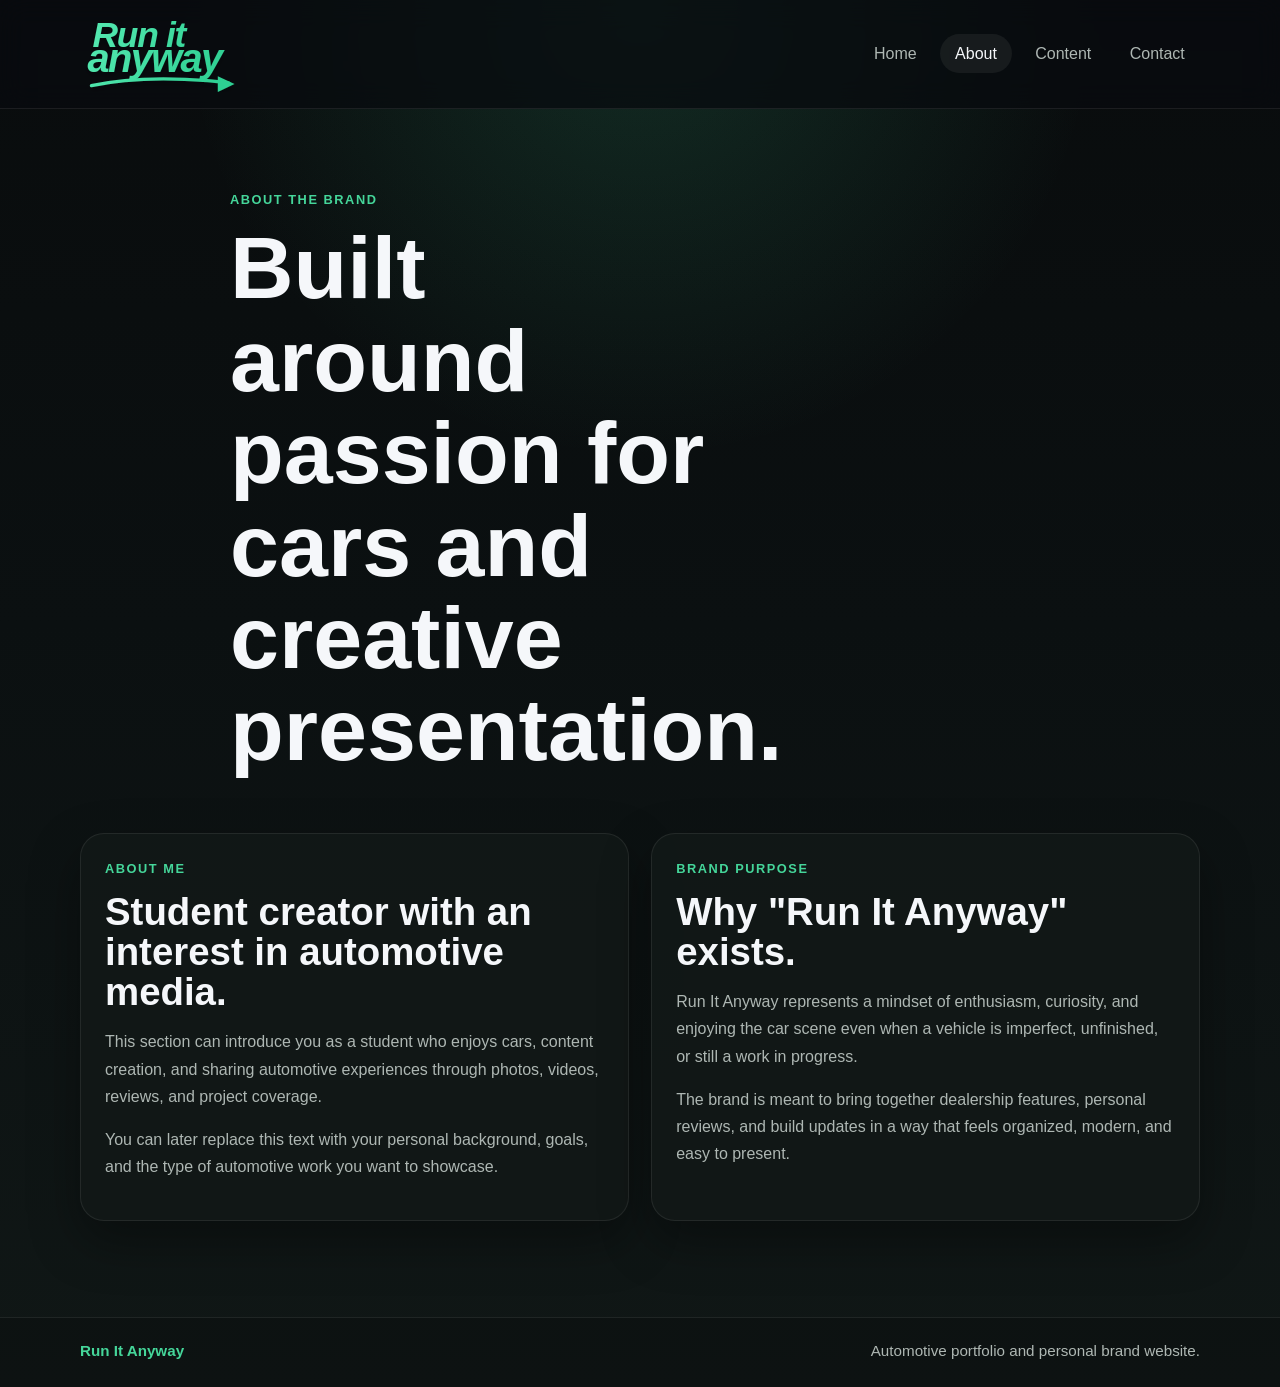
==== about.html @ 6034d90d "Add files via upload" ====
<!DOCTYPE html>
<html lang="en">
<head>
  <meta charset="UTF-8">
  <meta name="viewport" content="width=device-width, initial-scale=1.0">
  <title>Run It Anyway | About</title>
  <link rel="stylesheet" href="styles.css">
</head>
<body>
  <header class="site-header">
    <div class="container nav-wrap">
      <a class="brand" href="index.html" aria-label="Run It Anyway home">
        <img src="logo.svg" alt="Run It Anyway logo">
      </a>
      <nav class="site-nav" aria-label="Main navigation">
        <a class="nav-link" href="index.html">Home</a>
        <a class="nav-link active" href="about.html">About</a>
        <a class="nav-link" href="content.html">Content</a>
        <a class="nav-link" href="contact.html">Contact</a>
      </nav>
    </div>
  </header>

  <main class="page-main">
    <section class="page-hero">
      <div class="container narrow">
        <p class="eyebrow">About The Brand</p>
        <h1>Built around passion for cars and creative presentation.</h1>
      </div>
    </section>

    <section class="content-section">
      <div class="container two-column">
        <article class="panel">
          <p class="eyebrow">About Me</p>
          <h2>Student creator with an interest in automotive media.</h2>
          <p>
            This section can introduce you as a student who enjoys cars, content creation,
            and sharing automotive experiences through photos, videos, reviews, and project coverage.
          </p>
          <p>
            You can later replace this text with your personal background, goals, and the type
            of automotive work you want to showcase.
          </p>
        </article>

        <article class="panel">
          <p class="eyebrow">Brand Purpose</p>
          <h2>Why "Run It Anyway" exists.</h2>
          <p>
            Run It Anyway represents a mindset of enthusiasm, curiosity, and enjoying the car
            scene even when a vehicle is imperfect, unfinished, or still a work in progress.
          </p>
          <p>
            The brand is meant to bring together dealership features, personal reviews, and build
            updates in a way that feels organized, modern, and easy to present.
          </p>
        </article>
      </div>
    </section>
  </main>

  <footer class="site-footer">
    <div class="container footer-wrap">
      <p class="footer-brand">Run It Anyway</p>
      <p>Automotive portfolio and personal brand website.</p>
    </div>
  </footer>
</body>
</html>
---- styles.css ----
:root {
  --bg: #090c0d;
  --bg-alt: #111716;
  --panel: rgba(18, 24, 23, 0.92);
  --panel-strong: #131a19;
  --border: rgba(255, 255, 255, 0.08);
  --text: #f5f7fa;
  --muted: #aeb7b3;
  --accent: #45d69a;
  --accent-strong: #2ab57d;
  --accent-soft: rgba(69, 214, 154, 0.16);
  --shadow: 0 20px 50px rgba(0, 0, 0, 0.35);
  --radius-lg: 24px;
  --radius-md: 18px;
  --radius-sm: 12px;
  --max-width: 1120px;
}

*,
*::before,
*::after {
  box-sizing: border-box;
}

html {
  scroll-behavior: smooth;
}

body {
  margin: 0;
  font-family: "Segoe UI", Tahoma, Geneva, Verdana, sans-serif;
  background:
    radial-gradient(circle at top, rgba(69, 214, 154, 0.16), transparent 30%),
    linear-gradient(180deg, #090c0d 0%, #0b1011 45%, #101716 100%);
  color: var(--text);
  min-height: 100vh;
}

a {
  color: inherit;
  text-decoration: none;
}

img {
  max-width: 100%;
  display: block;
}

.container {
  width: min(calc(100% - 2rem), var(--max-width));
  margin: 0 auto;
}

.narrow {
  width: min(calc(100% - 2rem), 820px);
}

.site-header {
  position: sticky;
  top: 0;
  z-index: 10;
  backdrop-filter: blur(14px);
  background: rgba(9, 11, 15, 0.76);
  border-bottom: 1px solid var(--border);
}

.nav-wrap {
  display: flex;
  align-items: center;
  justify-content: space-between;
  gap: 1rem;
  padding: 1rem 0;
}

.brand {
  display: inline-flex;
  align-items: center;
}

.brand img {
  width: 164px;
  height: auto;
  display: block;
}

.site-nav {
  display: flex;
  flex-wrap: wrap;
  gap: 0.5rem;
}

.nav-link {
  padding: 0.65rem 0.95rem;
  border-radius: 999px;
  color: var(--muted);
  transition: background-color 0.2s ease, color 0.2s ease;
}

.nav-link:hover,
.nav-link:focus-visible,
.nav-link.active {
  color: var(--text);
  background: rgba(255, 255, 255, 0.06);
}

.hero,
.page-hero {
  padding: 5rem 0 2.5rem;
}

.hero-grid {
  display: grid;
  grid-template-columns: 1.2fr 0.95fr;
  gap: 2rem;
  align-items: center;
}

.hero-copy {
  display: flex;
  flex-direction: column;
  justify-content: center;
  min-height: 100%;
  padding-top: 1.25rem;
}

.eyebrow {
  margin: 0 0 0.75rem;
  color: var(--accent);
  letter-spacing: 0.12em;
  text-transform: uppercase;
  font-size: 0.8rem;
  font-weight: 700;
}

h1,
h2,
h3 {
  margin: 0;
  font-family: "Trebuchet MS", "Segoe UI", sans-serif;
  line-height: 1.05;
}

h1 {
  font-size: clamp(2.8rem, 7vw, 5.5rem);
  max-width: 10ch;
}

h2 {
  font-size: clamp(1.8rem, 3vw, 2.6rem);
}

h3 {
  font-size: 1.35rem;
  margin-bottom: 0.8rem;
}

p {
  color: var(--muted);
  line-height: 1.7;
  font-size: 1rem;
}

.lead {
  max-width: 62ch;
  margin: 1.1rem 0 0;
  font-size: 1.08rem;
}

.hero-logo-wrap {
  margin: 1.35rem 0 0.5rem;
}

.hero-logo {
  width: min(400px, 78vw);
  height: auto;
  filter: drop-shadow(0 18px 24px rgba(0, 0, 0, 0.3));
}

.hero-actions {
  display: flex;
  flex-wrap: wrap;
  gap: 0.85rem;
  margin-top: 1.8rem;
}

.button {
  display: inline-flex;
  align-items: center;
  justify-content: center;
  min-width: 150px;
  padding: 0.9rem 1.35rem;
  border-radius: 999px;
  font-weight: 700;
  transition: transform 0.2s ease, background-color 0.2s ease, border-color 0.2s ease;
}

.button:hover,
.button:focus-visible {
  transform: translateY(-2px);
}

.button-primary {
  background: var(--accent);
  color: #120d09;
}

.button-secondary {
  border: 1px solid var(--border);
  background: rgba(255, 255, 255, 0.03);
  color: var(--text);
}

.feature-panel,
.panel,
.info-card,
.content-card {
  background: var(--panel);
  border: 1px solid var(--border);
  border-radius: var(--radius-lg);
  box-shadow: var(--shadow);
}

.feature-panel {
  overflow: hidden;
}

.media-placeholder,
.content-card-media {
  display: grid;
  place-items: center;
  min-height: 260px;
  padding: 1rem;
  background:
    linear-gradient(135deg, rgba(69, 214, 154, 0.24), rgba(255, 255, 255, 0.02)),
    repeating-linear-gradient(
      135deg,
      rgba(255, 255, 255, 0.05) 0,
      rgba(255, 255, 255, 0.05) 10px,
      rgba(0, 0, 0, 0.05) 10px,
      rgba(0, 0, 0, 0.05) 20px
    );
  color: rgba(255, 255, 255, 0.78);
  font-family: "Trebuchet MS", "Segoe UI", sans-serif;
  text-transform: uppercase;
  letter-spacing: 0.08em;
}

.feature-meta,
.panel,
.content-card-copy,
.info-card {
  padding: 1.5rem;
}

.feature-label {
  margin: 0 0 0.65rem;
  font-size: 0.85rem;
  text-transform: uppercase;
  letter-spacing: 0.1em;
}

.summary-section,
.content-section {
  padding: 1rem 0 5rem;
}

.section-heading {
  display: grid;
  gap: 0.75rem;
  margin-bottom: 1.8rem;
}

.card-grid {
  display: grid;
  grid-template-columns: repeat(3, minmax(0, 1fr));
  gap: 1.25rem;
}

.info-card {
  min-height: 100%;
}

.page-main {
  padding-bottom: 1rem;
}

.two-column {
  display: grid;
  grid-template-columns: repeat(2, minmax(0, 1fr));
  gap: 1.4rem;
}

.stack-layout {
  display: grid;
  gap: 1.4rem;
}

.content-card {
  display: grid;
  grid-template-columns: 320px 1fr;
  overflow: hidden;
}

.link-list {
  list-style: none;
  padding: 0;
  margin: 1.2rem 0 0;
  display: grid;
  gap: 0.8rem;
}

.link-list a {
  display: inline-flex;
  align-items: center;
  min-height: 48px;
  padding: 0.8rem 1rem;
  background: var(--panel-strong);
  border: 1px solid var(--border);
  border-radius: var(--radius-sm);
  transition: border-color 0.2s ease, transform 0.2s ease;
}

.link-list a:hover,
.link-list a:focus-visible {
  border-color: rgba(69, 214, 154, 0.7);
  transform: translateY(-2px);
}

.site-footer {
  border-top: 1px solid var(--border);
  background: rgba(0, 0, 0, 0.2);
}

.footer-wrap {
  display: flex;
  align-items: center;
  justify-content: space-between;
  gap: 1rem;
  padding: 1.2rem 0 1.5rem;
}

.footer-wrap p {
  margin: 0;
  font-size: 0.95rem;
}

.footer-brand {
  color: var(--accent);
  font-weight: 700;
}

@media (max-width: 900px) {
  .hero-grid,
  .content-card,
  .two-column,
  .card-grid {
    grid-template-columns: 1fr;
  }

  .content-card-media {
    min-height: 220px;
  }

  .footer-wrap {
    flex-direction: column;
    align-items: flex-start;
  }
}

@media (max-width: 640px) {
  .hero,
  .page-hero {
    padding-top: 4rem;
  }

  .nav-wrap {
    flex-direction: column;
    align-items: flex-start;
  }

  .brand img {
    width: 138px;
  }

  .site-nav {
    width: 100%;
  }

  .nav-link {
    flex: 1 1 auto;
    text-align: center;
  }

  .feature-meta,
  .panel,
  .content-card-copy,
  .info-card {
    padding: 1.25rem;
  }
}
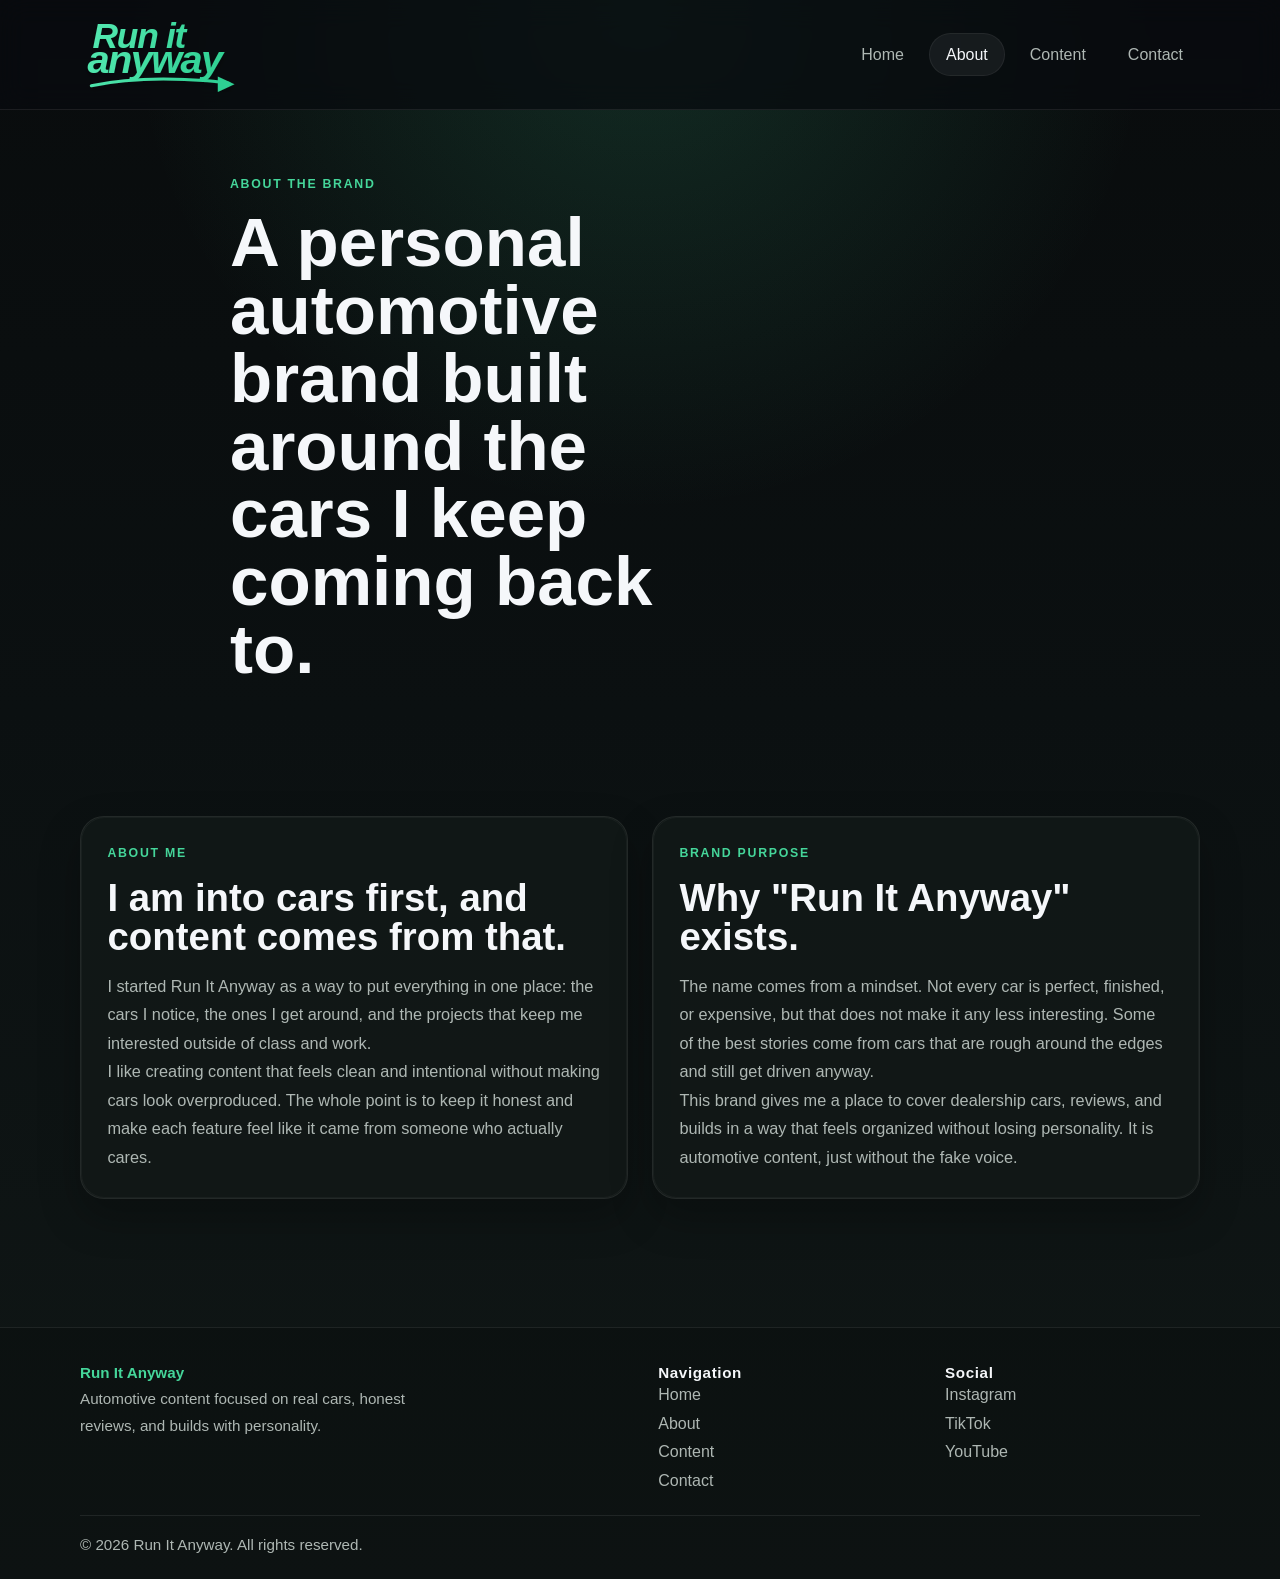
==== commit bad50daf: "Add files via upload" ====
--- a/about.html
+++ b/about.html
@@ -25,7 +25,7 @@
     <section class="page-hero">
       <div class="container narrow">
         <p class="eyebrow">About The Brand</p>
-        <h1>Built around passion for cars and creative presentation.</h1>
+        <h1>A personal automotive brand built around the cars I keep coming back to.</h1>
       </div>
     </section>
 
@@ -33,14 +33,14 @@
       <div class="container two-column">
         <article class="panel">
           <p class="eyebrow">About Me</p>
-          <h2>Student creator with an interest in automotive media.</h2>
+          <h2>I am into cars first, and content comes from that.</h2>
           <p>
-            This section can introduce you as a student who enjoys cars, content creation,
-            and sharing automotive experiences through photos, videos, reviews, and project coverage.
+            I started Run It Anyway as a way to put everything in one place: the cars I notice,
+            the ones I get around, and the projects that keep me interested outside of class and work.
           </p>
           <p>
-            You can later replace this text with your personal background, goals, and the type
-            of automotive work you want to showcase.
+            I like creating content that feels clean and intentional without making cars look overproduced.
+            The whole point is to keep it honest and make each feature feel like it came from someone who actually cares.
           </p>
         </article>
 
@@ -48,12 +48,13 @@
           <p class="eyebrow">Brand Purpose</p>
           <h2>Why "Run It Anyway" exists.</h2>
           <p>
-            Run It Anyway represents a mindset of enthusiasm, curiosity, and enjoying the car
-            scene even when a vehicle is imperfect, unfinished, or still a work in progress.
+            The name comes from a mindset. Not every car is perfect, finished, or expensive,
+            but that does not make it any less interesting. Some of the best stories come from
+            cars that are rough around the edges and still get driven anyway.
           </p>
           <p>
-            The brand is meant to bring together dealership features, personal reviews, and build
-            updates in a way that feels organized, modern, and easy to present.
+            This brand gives me a place to cover dealership cars, reviews, and builds in a way
+            that feels organized without losing personality. It is automotive content, just without the fake voice.
           </p>
         </article>
       </div>
@@ -61,9 +62,36 @@
   </main>
 
   <footer class="site-footer">
-    <div class="container footer-wrap">
-      <p class="footer-brand">Run It Anyway</p>
-      <p>Automotive portfolio and personal brand website.</p>
+    <div class="container footer-shell">
+      <div class="footer-main">
+        <div class="footer-brand-block">
+          <p class="footer-brand">Run It Anyway</p>
+          <p class="footer-description">Automotive content focused on real cars, honest reviews, and builds with personality.</p>
+        </div>
+
+        <div class="footer-links-group">
+          <p class="footer-heading">Navigation</p>
+          <div class="footer-links">
+            <a href="index.html">Home</a>
+            <a href="about.html">About</a>
+            <a href="content.html">Content</a>
+            <a href="contact.html">Contact</a>
+          </div>
+        </div>
+
+        <div class="footer-links-group">
+          <p class="footer-heading">Social</p>
+          <div class="footer-links">
+            <a href="https://www.instagram.com/" target="_blank" rel="noreferrer">Instagram</a>
+            <a href="https://www.tiktok.com/" target="_blank" rel="noreferrer">TikTok</a>
+            <a href="https://www.youtube.com/" target="_blank" rel="noreferrer">YouTube</a>
+          </div>
+        </div>
+      </div>
+
+      <div class="footer-bottom">
+        <p>&copy; 2026 Run It Anyway. All rights reserved.</p>
+      </div>
     </div>
   </footer>
 </body>
--- a/styles.css
+++ b/styles.css
@@ -4,16 +4,21 @@
   --panel: rgba(18, 24, 23, 0.92);
   --panel-strong: #131a19;
   --border: rgba(255, 255, 255, 0.08);
+  --border-soft: rgba(255, 255, 255, 0.04);
   --text: #f5f7fa;
   --muted: #aeb7b3;
   --accent: #45d69a;
   --accent-strong: #2ab57d;
   --accent-soft: rgba(69, 214, 154, 0.16);
-  --shadow: 0 20px 50px rgba(0, 0, 0, 0.35);
+  --shadow: 0 18px 40px rgba(0, 0, 0, 0.26);
+  --shadow-soft: 0 10px 24px rgba(0, 0, 0, 0.18);
   --radius-lg: 24px;
   --radius-md: 18px;
   --radius-sm: 12px;
   --max-width: 1120px;
+  --section-space: 5.5rem;
+  --section-space-tight: 4rem;
+  --panel-padding: 1.65rem;
 }
 
 *,
@@ -36,6 +41,11 @@
   min-height: 100vh;
 }
 
+main,
+.page-main {
+  display: block;
+}
+
 a {
   color: inherit;
   text-decoration: none;
@@ -47,12 +57,12 @@
 }
 
 .container {
-  width: min(calc(100% - 2rem), var(--max-width));
+  width: min(calc(100% - 2.5rem), var(--max-width));
   margin: 0 auto;
 }
 
 .narrow {
-  width: min(calc(100% - 2rem), 820px);
+  width: min(calc(100% - 2.5rem), 820px);
 }
 
 .site-header {
@@ -69,7 +79,7 @@
   align-items: center;
   justify-content: space-between;
   gap: 1rem;
-  padding: 1rem 0;
+  padding: 1.05rem 0;
 }
 
 .brand {
@@ -90,10 +100,11 @@
 }
 
 .nav-link {
-  padding: 0.65rem 0.95rem;
+  padding: 0.7rem 1rem;
+  border: 1px solid transparent;
   border-radius: 999px;
   color: var(--muted);
-  transition: background-color 0.2s ease, color 0.2s ease;
+  transition: background-color 0.2s ease, color 0.2s ease, border-color 0.2s ease;
 }
 
 .nav-link:hover,
@@ -101,17 +112,51 @@
 .nav-link.active {
   color: var(--text);
   background: rgba(255, 255, 255, 0.06);
+  border-color: rgba(255, 255, 255, 0.06);
 }
 
 .hero,
 .page-hero {
-  padding: 5rem 0 2.5rem;
+  padding: var(--section-space-tight) 0 2.75rem;
+}
+
+.hero {
+  position: relative;
+  padding: 0;
+  overflow: hidden;
+  border-bottom: 1px solid var(--border);
+  background:
+    linear-gradient(90deg, rgba(7, 10, 11, 0.95) 0%, rgba(7, 10, 11, 0.72) 44%, rgba(7, 10, 11, 0.9) 100%),
+    radial-gradient(circle at 18% 24%, rgba(69, 214, 154, 0.16), transparent 24%),
+    linear-gradient(120deg, #091011 0%, #0f1817 52%, #090d0f 100%);
+}
+
+.hero-overlay {
+  position: absolute;
+  inset: 0;
+  background:
+    linear-gradient(180deg, rgba(6, 8, 9, 0.15), rgba(6, 8, 9, 0.62)),
+    repeating-linear-gradient(
+      120deg,
+      rgba(255, 255, 255, 0.03) 0,
+      rgba(255, 255, 255, 0.03) 2px,
+      transparent 2px,
+      transparent 44px
+    );
+  opacity: 0.7;
+  pointer-events: none;
+}
+
+.hero-shell {
+  position: relative;
+  z-index: 1;
+  padding: 6.75rem 0 5.75rem;
 }
 
 .hero-grid {
   display: grid;
-  grid-template-columns: 1.2fr 0.95fr;
-  gap: 2rem;
+  grid-template-columns: minmax(0, 1.3fr) minmax(300px, 0.8fr);
+  gap: 3rem;
   align-items: center;
 }
 
@@ -120,15 +165,15 @@
   flex-direction: column;
   justify-content: center;
   min-height: 100%;
-  padding-top: 1.25rem;
+  max-width: 690px;
 }
 
 .eyebrow {
-  margin: 0 0 0.75rem;
+  margin: 0 0 0.85rem;
   color: var(--accent);
-  letter-spacing: 0.12em;
+  letter-spacing: 0.14em;
   text-transform: uppercase;
-  font-size: 0.8rem;
+  font-size: 0.77rem;
   font-weight: 700;
 }
 
@@ -137,50 +182,103 @@
 h3 {
   margin: 0;
   font-family: "Trebuchet MS", "Segoe UI", sans-serif;
-  line-height: 1.05;
+  color: var(--text);
 }
 
 h1 {
-  font-size: clamp(2.8rem, 7vw, 5.5rem);
-  max-width: 10ch;
+  font-size: clamp(3rem, 5.4vw, 5rem);
+  line-height: 0.98;
+  max-width: 11ch;
+  margin-top: 0.25rem;
 }
 
 h2 {
-  font-size: clamp(1.8rem, 3vw, 2.6rem);
+  font-size: clamp(2rem, 3vw, 2.85rem);
+  line-height: 1.02;
 }
 
 h3 {
-  font-size: 1.35rem;
-  margin-bottom: 0.8rem;
+  font-size: 1.34rem;
+  line-height: 1.14;
+  margin-bottom: 0.7rem;
 }
 
 p {
+  margin: 0;
   color: var(--muted);
-  line-height: 1.7;
-  font-size: 1rem;
+  line-height: 1.75;
+  font-size: 1.02rem;
 }
 
 .lead {
   max-width: 62ch;
-  margin: 1.1rem 0 0;
-  font-size: 1.08rem;
+  margin-top: 1.3rem;
+  font-size: 1.09rem;
+  line-height: 1.8;
 }
 
 .hero-logo-wrap {
-  margin: 1.35rem 0 0.5rem;
+  margin: 1.2rem 0 1rem;
 }
 
 .hero-logo {
-  width: min(400px, 78vw);
+  width: min(350px, 70vw);
   height: auto;
   filter: drop-shadow(0 18px 24px rgba(0, 0, 0, 0.3));
+}
+
+.hero-side-card {
+  background: rgba(14, 18, 19, 0.76);
+  border: 1px solid rgba(255, 255, 255, 0.09);
+  border-radius: var(--radius-lg);
+  padding: calc(var(--panel-padding) + 0.05rem);
+  backdrop-filter: blur(12px);
+  box-shadow: var(--shadow);
+}
+
+.stat-list {
+  display: grid;
+  gap: 1rem;
+  margin-top: 1rem;
+}
+
+.stat-item {
+  display: grid;
+  grid-template-columns: 56px 1fr;
+  gap: 0.95rem;
+  align-items: start;
+  padding-top: 1rem;
+  border-top: 1px solid rgba(255, 255, 255, 0.08);
+}
+
+.stat-item:first-child {
+  padding-top: 0;
+  border-top: 0;
+}
+
+.stat-number {
+  display: inline-flex;
+  align-items: center;
+  justify-content: center;
+  width: 56px;
+  height: 56px;
+  border-radius: 50%;
+  background: var(--accent-soft);
+  color: var(--accent);
+  font-size: 0.9rem;
+  font-weight: 700;
+  letter-spacing: 0.08em;
+}
+
+.stat-item p {
+  margin: 0;
 }
 
 .hero-actions {
   display: flex;
   flex-wrap: wrap;
-  gap: 0.85rem;
-  margin-top: 1.8rem;
+  gap: 0.95rem;
+  margin-top: 2.2rem;
 }
 
 .button {
@@ -188,44 +286,81 @@
   align-items: center;
   justify-content: center;
   min-width: 150px;
-  padding: 0.9rem 1.35rem;
+  min-height: 50px;
+  padding: 0.95rem 1.45rem;
+  border: 1px solid transparent;
   border-radius: 999px;
   font-weight: 700;
-  transition: transform 0.2s ease, background-color 0.2s ease, border-color 0.2s ease;
+  letter-spacing: 0.01em;
+  transition: transform 0.22s ease, background-color 0.22s ease, border-color 0.22s ease, box-shadow 0.22s ease;
 }
 
 .button:hover,
 .button:focus-visible {
-  transform: translateY(-2px);
+  transform: translateY(-3px);
+  box-shadow: 0 14px 28px rgba(0, 0, 0, 0.24);
 }
 
 .button-primary {
   background: var(--accent);
   color: #120d09;
+  box-shadow: 0 10px 24px rgba(69, 214, 154, 0.16);
+}
+
+.button-primary:hover,
+.button-primary:focus-visible {
+  background: #53e4ad;
 }
 
 .button-secondary {
-  border: 1px solid var(--border);
-  background: rgba(255, 255, 255, 0.03);
+  border-color: var(--border);
+  background: rgba(255, 255, 255, 0.04);
   color: var(--text);
+}
+
+.button-secondary:hover,
+.button-secondary:focus-visible {
+  border-color: rgba(69, 214, 154, 0.4);
+  background: rgba(69, 214, 154, 0.08);
 }
 
 .feature-panel,
 .panel,
 .info-card,
-.content-card {
+.content-card,
+.feature-card {
   background: var(--panel);
   border: 1px solid var(--border);
   border-radius: var(--radius-lg);
   box-shadow: var(--shadow);
 }
 
-.feature-panel {
-  overflow: hidden;
+.panel,
+.info-card,
+.feature-card,
+.portfolio-card,
+.social-card,
+.hero-side-card {
+  position: relative;
+}
+
+.panel::before,
+.info-card::before,
+.feature-card::before,
+.portfolio-card::before,
+.social-card::before,
+.hero-side-card::before {
+  content: "";
+  position: absolute;
+  inset: 0;
+  border-radius: inherit;
+  border: 1px solid var(--border-soft);
+  pointer-events: none;
 }
 
 .media-placeholder,
-.content-card-media {
+.content-card-media,
+.feature-card-media {
   display: grid;
   place-items: center;
   min-height: 260px;
@@ -248,57 +383,236 @@
 .feature-meta,
 .panel,
 .content-card-copy,
-.info-card {
-  padding: 1.5rem;
+.info-card,
+.feature-card-copy {
+  padding: var(--panel-padding);
 }
 
 .feature-label {
-  margin: 0 0 0.65rem;
-  font-size: 0.85rem;
+  margin: 0 0 0.7rem;
+  font-size: 0.8rem;
   text-transform: uppercase;
-  letter-spacing: 0.1em;
-}
-
+  letter-spacing: 0.12em;
+}
+
+.featured-section,
 .summary-section,
 .content-section {
-  padding: 1rem 0 5rem;
+  padding: var(--section-space) 0;
 }
 
 .section-heading {
   display: grid;
-  gap: 0.75rem;
-  margin-bottom: 1.8rem;
+  gap: 0.9rem;
+  margin-bottom: 2.25rem;
+  max-width: 740px;
+}
+
+.section-heading h2 + p,
+.showcase-heading h2 + p,
+.panel h2 + p,
+.panel h2 + .panel-intro {
+  margin-top: 0.95rem;
+}
+
+.feature-card-grid {
+  display: grid;
+  grid-template-columns: repeat(3, minmax(0, 1fr));
+  gap: 1.4rem;
+}
+
+.feature-card {
+  overflow: hidden;
+}
+
+.feature-card-media {
+  min-height: 215px;
+}
+
+.build-shot {
+  background:
+    linear-gradient(180deg, rgba(7, 10, 11, 0.12), rgba(7, 10, 11, 0.52)),
+    linear-gradient(135deg, rgba(69, 214, 154, 0.22), rgba(255, 255, 255, 0.02)),
+    linear-gradient(120deg, #0c1414 0%, #1a2a27 45%, #0f1415 100%);
+}
+
+.review-shot {
+  background:
+    linear-gradient(180deg, rgba(7, 10, 11, 0.12), rgba(7, 10, 11, 0.52)),
+    linear-gradient(135deg, rgba(69, 214, 154, 0.18), rgba(255, 255, 255, 0.02)),
+    linear-gradient(120deg, #101417 0%, #22272d 45%, #111517 100%);
+}
+
+.dealer-shot {
+  background:
+    linear-gradient(180deg, rgba(7, 10, 11, 0.12), rgba(7, 10, 11, 0.52)),
+    linear-gradient(135deg, rgba(69, 214, 154, 0.18), rgba(255, 255, 255, 0.02)),
+    linear-gradient(120deg, #121617 0%, #2c3032 45%, #121516 100%);
 }
 
 .card-grid {
   display: grid;
   grid-template-columns: repeat(3, minmax(0, 1fr));
-  gap: 1.25rem;
+  gap: 1.4rem;
 }
 
 .info-card {
   min-height: 100%;
+  background: linear-gradient(180deg, rgba(18, 24, 23, 0.96), rgba(12, 16, 17, 0.98));
+}
+
+.section-actions {
+  margin-top: 2.25rem;
 }
 
 .page-main {
-  padding-bottom: 1rem;
+  padding-bottom: 1.5rem;
 }
 
 .two-column {
   display: grid;
   grid-template-columns: repeat(2, minmax(0, 1fr));
-  gap: 1.4rem;
+  gap: 1.5rem;
+}
+
+.contact-layout {
+  display: grid;
+  grid-template-columns: minmax(0, 1.2fr) minmax(280px, 0.8fr);
+  gap: 1.5rem;
+  align-items: start;
 }
 
 .stack-layout {
   display: grid;
-  gap: 1.4rem;
+  gap: 1.6rem;
 }
 
 .content-card {
   display: grid;
   grid-template-columns: 320px 1fr;
   overflow: hidden;
+}
+
+.showcase-stack {
+  display: grid;
+  gap: 3.75rem;
+}
+
+.showcase-section {
+  display: grid;
+  gap: 1.75rem;
+}
+
+.showcase-heading {
+  max-width: 760px;
+}
+
+.showcase-heading p:last-child {
+  margin-bottom: 0;
+  max-width: 66ch;
+}
+
+.showcase-grid {
+  display: grid;
+  grid-template-columns: repeat(3, minmax(0, 1fr));
+  gap: 1.4rem;
+}
+
+.portfolio-card {
+  overflow: hidden;
+  background: linear-gradient(180deg, rgba(18, 24, 23, 0.96), rgba(12, 16, 17, 0.98));
+  border: 1px solid var(--border);
+  border-radius: var(--radius-lg);
+  box-shadow: var(--shadow-soft);
+  transition: transform 0.22s ease, border-color 0.22s ease, box-shadow 0.22s ease;
+}
+
+.portfolio-card:hover,
+.portfolio-card:focus-within {
+  transform: translateY(-4px);
+  border-color: rgba(69, 214, 154, 0.22);
+  box-shadow: 0 18px 36px rgba(0, 0, 0, 0.28);
+}
+
+.portfolio-card-media {
+  display: grid;
+  place-items: center;
+  min-height: 220px;
+  padding: 1rem;
+  background:
+    linear-gradient(180deg, rgba(7, 10, 11, 0.14), rgba(7, 10, 11, 0.38)),
+    linear-gradient(135deg, rgba(69, 214, 154, 0.2), rgba(255, 255, 255, 0.02)),
+    repeating-linear-gradient(
+      135deg,
+      rgba(255, 255, 255, 0.04) 0,
+      rgba(255, 255, 255, 0.04) 10px,
+      rgba(0, 0, 0, 0.04) 10px,
+      rgba(0, 0, 0, 0.04) 20px
+    );
+  color: rgba(255, 255, 255, 0.8);
+  font-family: "Trebuchet MS", "Segoe UI", sans-serif;
+  text-transform: uppercase;
+  letter-spacing: 0.08em;
+}
+
+.portfolio-card-copy {
+  padding: 1.45rem 1.45rem 1.55rem;
+}
+
+.portfolio-card-copy h3 {
+  margin-bottom: 0.75rem;
+}
+
+.portfolio-card-copy p {
+  margin: 0;
+}
+
+.page-intro {
+  margin-top: 1.05rem;
+  max-width: 58ch;
+}
+
+.panel-intro {
+  margin: 1rem 0 0;
+}
+
+.social-grid {
+  display: grid;
+  grid-template-columns: repeat(3, minmax(0, 1fr));
+  gap: 1.1rem;
+  margin-top: 1.5rem;
+}
+
+.social-card {
+  display: grid;
+  gap: 0.4rem;
+  min-height: 160px;
+  padding: 1.35rem;
+  background: linear-gradient(180deg, rgba(18, 24, 23, 0.96), rgba(12, 16, 17, 0.98));
+  border: 1px solid var(--border);
+  border-radius: var(--radius-md);
+  box-shadow: var(--shadow-soft);
+  transition: transform 0.22s ease, border-color 0.22s ease, background-color 0.22s ease, box-shadow 0.22s ease;
+}
+
+.social-card:hover,
+.social-card:focus-visible {
+  transform: translateY(-3px);
+  border-color: rgba(69, 214, 154, 0.32);
+  background: linear-gradient(180deg, rgba(20, 28, 26, 0.98), rgba(12, 16, 17, 1));
+  box-shadow: 0 16px 30px rgba(0, 0, 0, 0.24);
+}
+
+.social-label {
+  color: var(--text);
+  font-family: "Trebuchet MS", "Segoe UI", sans-serif;
+  font-size: 1.15rem;
+  font-weight: 700;
+}
+
+.social-copy {
+  color: var(--muted);
+  line-height: 1.6;
 }
 
 .link-list {
@@ -327,19 +641,61 @@
 }
 
 .site-footer {
+  margin-top: 1rem;
   border-top: 1px solid var(--border);
   background: rgba(0, 0, 0, 0.2);
 }
 
-.footer-wrap {
-  display: flex;
-  align-items: center;
-  justify-content: space-between;
-  gap: 1rem;
-  padding: 1.2rem 0 1.5rem;
-}
-
-.footer-wrap p {
+.footer-shell {
+  padding: 2rem 0 1.25rem;
+}
+
+.footer-main {
+  display: grid;
+  grid-template-columns: minmax(0, 1.5fr) repeat(2, minmax(160px, 0.7fr));
+  gap: 2rem;
+  align-items: start;
+}
+
+.footer-brand-block {
+  max-width: 420px;
+}
+
+.footer-heading {
+  margin-bottom: 0.85rem;
+  color: var(--text);
+  font-family: "Trebuchet MS", "Segoe UI", sans-serif;
+  font-size: 0.95rem;
+  font-weight: 700;
+  letter-spacing: 0.04em;
+}
+
+.footer-description {
+  max-width: 44ch;
+}
+
+.footer-links {
+  display: grid;
+  gap: 0.65rem;
+}
+
+.footer-links a {
+  color: var(--muted);
+  transition: color 0.2s ease;
+}
+
+.footer-links a:hover,
+.footer-links a:focus-visible {
+  color: var(--accent);
+}
+
+.footer-bottom {
+  margin-top: 1.6rem;
+  padding-top: 1rem;
+  border-top: 1px solid var(--border);
+}
+
+.footer-shell p {
   margin: 0;
   font-size: 0.95rem;
 }
@@ -353,24 +709,46 @@
   .hero-grid,
   .content-card,
   .two-column,
-  .card-grid {
+  .contact-layout,
+  .card-grid,
+  .feature-card-grid,
+  .showcase-grid,
+  .social-grid {
     grid-template-columns: 1fr;
+  }
+
+  .hero-shell {
+    padding: 5.4rem 0 4.6rem;
+  }
+
+  .featured-section,
+  .summary-section,
+  .content-section {
+    padding: 4.5rem 0;
   }
 
   .content-card-media {
     min-height: 220px;
   }
 
-  .footer-wrap {
-    flex-direction: column;
-    align-items: flex-start;
+  .footer-main {
+    grid-template-columns: 1fr;
+    gap: 1.4rem;
   }
 }
 
 @media (max-width: 640px) {
-  .hero,
+  .container,
+  .narrow {
+    width: min(calc(100% - 1.5rem), var(--max-width));
+  }
+
   .page-hero {
-    padding-top: 4rem;
+    padding-top: 3.6rem;
+  }
+
+  .hero-shell {
+    padding: 4.35rem 0 3.9rem;
   }
 
   .nav-wrap {
@@ -384,17 +762,60 @@
 
   .site-nav {
     width: 100%;
+    gap: 0.45rem;
   }
 
   .nav-link {
     flex: 1 1 auto;
     text-align: center;
+    min-height: 44px;
+  }
+
+  h1 {
+    font-size: clamp(2.45rem, 11vw, 3.6rem);
+  }
+
+  h2 {
+    font-size: clamp(1.75rem, 7vw, 2.3rem);
+  }
+
+  h3 {
+    font-size: 1.22rem;
+  }
+
+  p,
+  .lead {
+    font-size: 1rem;
+  }
+
+  .hero-actions {
+    gap: 0.75rem;
+  }
+
+  .button {
+    width: 100%;
   }
 
   .feature-meta,
   .panel,
   .content-card-copy,
-  .info-card {
+  .info-card,
+  .feature-card-copy,
+  .hero-side-card,
+  .portfolio-card-copy {
     padding: 1.25rem;
   }
-}
+
+  .showcase-stack {
+    gap: 3rem;
+  }
+
+  .stat-item {
+    grid-template-columns: 48px 1fr;
+  }
+
+  .stat-number {
+    width: 48px;
+    height: 48px;
+  }
+}
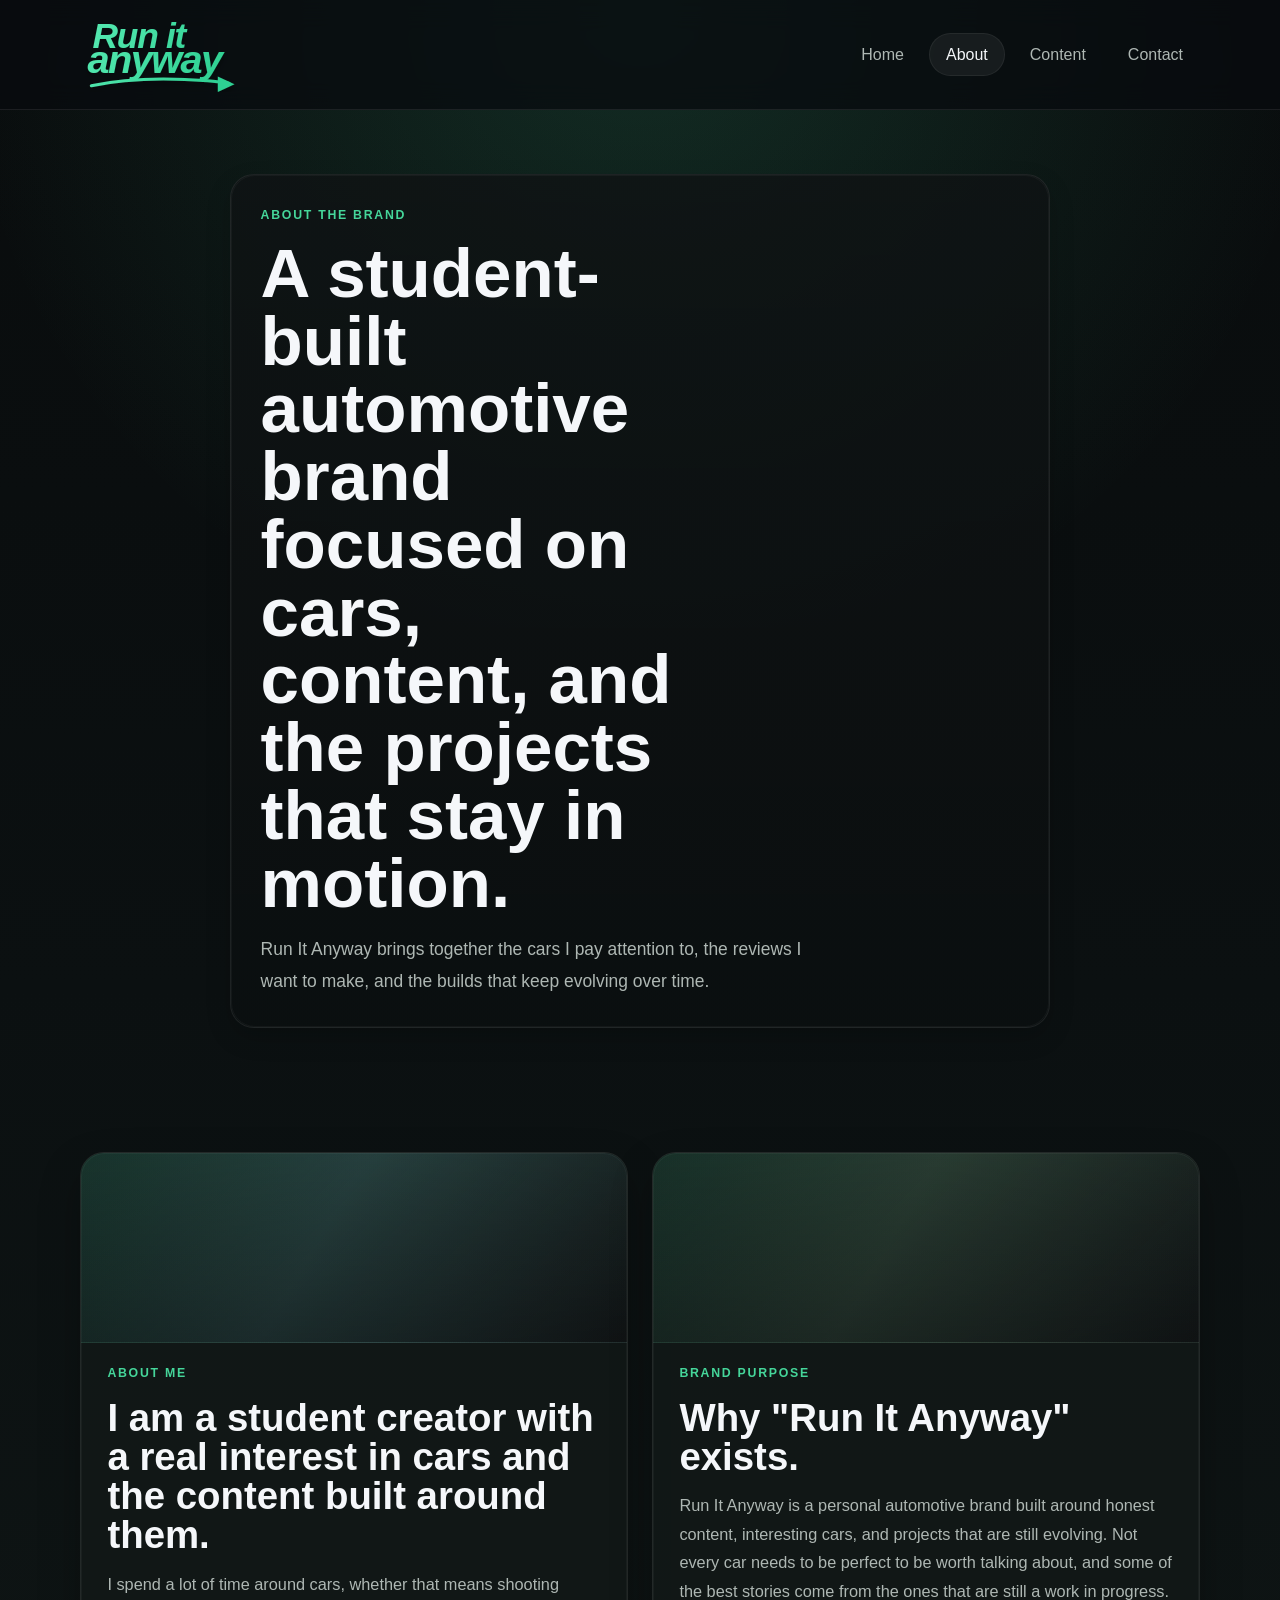
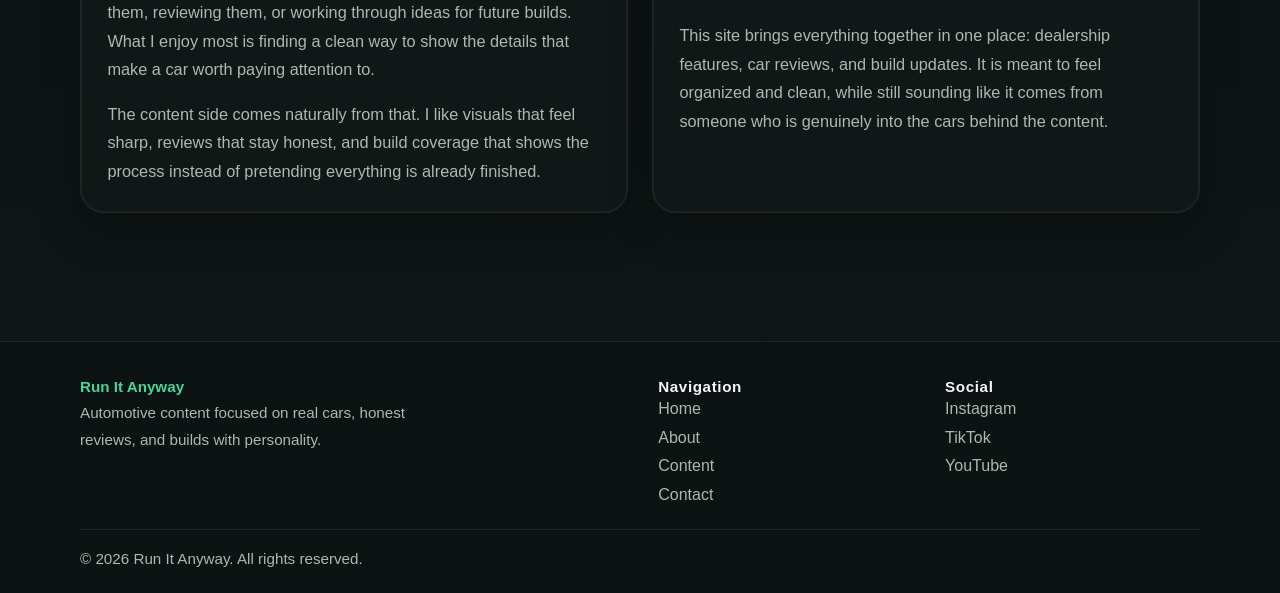
==== commit d70f422d: "Add files via upload" ====
--- a/about.html
+++ b/about.html
@@ -9,11 +9,11 @@
 <body>
   <header class="site-header">
     <div class="container nav-wrap">
-      <a class="brand" href="index.html" aria-label="Run It Anyway home">
+      <a class="brand" href="./" aria-label="Run It Anyway home">
         <img src="logo.svg" alt="Run It Anyway logo">
       </a>
       <nav class="site-nav" aria-label="Main navigation">
-        <a class="nav-link" href="index.html">Home</a>
+        <a class="nav-link" href="./">Home</a>
         <a class="nav-link active" href="about.html">About</a>
         <a class="nav-link" href="content.html">Content</a>
         <a class="nav-link" href="contact.html">Contact</a>
@@ -24,37 +24,46 @@
   <main class="page-main">
     <section class="page-hero">
       <div class="container narrow">
-        <p class="eyebrow">About The Brand</p>
-        <h1>A personal automotive brand built around the cars I keep coming back to.</h1>
+        <div class="page-hero-card">
+          <p class="eyebrow">About The Brand</p>
+          <h1>A student-built automotive brand focused on cars, content, and the projects that stay in motion.</h1>
+          <p class="lead page-intro">
+            Run It Anyway brings together the cars I pay attention to, the reviews I want to make, and the builds that keep evolving over time.
+          </p>
+        </div>
       </div>
     </section>
 
     <section class="content-section">
       <div class="container two-column">
         <article class="panel">
+          <div class="section-visual visual-about-one"></div>
           <p class="eyebrow">About Me</p>
-          <h2>I am into cars first, and content comes from that.</h2>
+          <h2>I am a student creator with a real interest in cars and the content built around them.</h2>
           <p>
-            I started Run It Anyway as a way to put everything in one place: the cars I notice,
-            the ones I get around, and the projects that keep me interested outside of class and work.
+            I spend a lot of time around cars, whether that means shooting them, reviewing them,
+            or working through ideas for future builds. What I enjoy most is finding a clean way
+            to show the details that make a car worth paying attention to.
           </p>
           <p>
-            I like creating content that feels clean and intentional without making cars look overproduced.
-            The whole point is to keep it honest and make each feature feel like it came from someone who actually cares.
+            The content side comes naturally from that. I like visuals that feel sharp, reviews
+            that stay honest, and build coverage that shows the process instead of pretending everything is already finished.
           </p>
         </article>
 
         <article class="panel">
+          <div class="section-visual visual-about-two"></div>
           <p class="eyebrow">Brand Purpose</p>
           <h2>Why "Run It Anyway" exists.</h2>
           <p>
-            The name comes from a mindset. Not every car is perfect, finished, or expensive,
-            but that does not make it any less interesting. Some of the best stories come from
-            cars that are rough around the edges and still get driven anyway.
+            Run It Anyway is a personal automotive brand built around honest content, interesting cars,
+            and projects that are still evolving. Not every car needs to be perfect to be worth talking about,
+            and some of the best stories come from the ones that are still a work in progress.
           </p>
           <p>
-            This brand gives me a place to cover dealership cars, reviews, and builds in a way
-            that feels organized without losing personality. It is automotive content, just without the fake voice.
+            This site brings everything together in one place: dealership features, car reviews,
+            and build updates. It is meant to feel organized and clean, while still sounding like
+            it comes from someone who is genuinely into the cars behind the content.
           </p>
         </article>
       </div>
@@ -72,7 +81,7 @@
         <div class="footer-links-group">
           <p class="footer-heading">Navigation</p>
           <div class="footer-links">
-            <a href="index.html">Home</a>
+            <a href="./">Home</a>
             <a href="about.html">About</a>
             <a href="content.html">Content</a>
             <a href="contact.html">Contact</a>
--- a/styles.css
+++ b/styles.css
@@ -120,6 +120,10 @@
   padding: var(--section-space-tight) 0 2.75rem;
 }
 
+.page-hero {
+  padding-bottom: 2.25rem;
+}
+
 .hero {
   position: relative;
   padding: 0;
@@ -210,6 +214,10 @@
   font-size: 1.02rem;
 }
 
+p + p {
+  margin-top: 1rem;
+}
+
 .lead {
   max-width: 62ch;
   margin-top: 1.3rem;
@@ -234,6 +242,24 @@
   padding: calc(var(--panel-padding) + 0.05rem);
   backdrop-filter: blur(12px);
   box-shadow: var(--shadow);
+}
+
+.page-hero-card {
+  position: relative;
+  padding: calc(var(--panel-padding) + 0.2rem);
+  background: linear-gradient(180deg, rgba(15, 19, 20, 0.86), rgba(11, 15, 16, 0.92));
+  border: 1px solid var(--border);
+  border-radius: var(--radius-lg);
+  box-shadow: var(--shadow-soft);
+}
+
+.page-hero-card::before {
+  content: "";
+  position: absolute;
+  inset: 0;
+  border-radius: inherit;
+  border: 1px solid var(--border-soft);
+  pointer-events: none;
 }
 
 .stat-list {
@@ -358,6 +384,61 @@
   pointer-events: none;
 }
 
+.section-visual {
+  min-height: 190px;
+  margin: calc(var(--panel-padding) * -1) calc(var(--panel-padding) * -1) 1.25rem;
+  border-radius: calc(var(--radius-lg) - 2px) calc(var(--radius-lg) - 2px) 0 0;
+  border-bottom: 1px solid var(--border-soft);
+  background:
+    linear-gradient(180deg, rgba(7, 10, 11, 0.14), rgba(7, 10, 11, 0.44)),
+    linear-gradient(135deg, rgba(69, 214, 154, 0.18), rgba(255, 255, 255, 0.02)),
+    repeating-linear-gradient(
+      135deg,
+      rgba(255, 255, 255, 0.03) 0,
+      rgba(255, 255, 255, 0.03) 10px,
+      rgba(0, 0, 0, 0.03) 10px,
+      rgba(0, 0, 0, 0.03) 20px
+    );
+}
+
+.visual-about-one {
+  background:
+    linear-gradient(180deg, rgba(7, 10, 11, 0.16), rgba(7, 10, 11, 0.46)),
+    linear-gradient(135deg, rgba(69, 214, 154, 0.2), rgba(255, 255, 255, 0.02)),
+    linear-gradient(120deg, #101518 0%, #26343a 44%, #121617 100%);
+}
+
+.visual-about-two {
+  background:
+    linear-gradient(180deg, rgba(7, 10, 11, 0.16), rgba(7, 10, 11, 0.46)),
+    linear-gradient(135deg, rgba(69, 214, 154, 0.18), rgba(255, 255, 255, 0.02)),
+    linear-gradient(120deg, #111516 0%, #2a312b 44%, #111516 100%);
+}
+
+.visual-preview-one {
+  min-height: 155px;
+  background:
+    linear-gradient(180deg, rgba(7, 10, 11, 0.16), rgba(7, 10, 11, 0.46)),
+    linear-gradient(135deg, rgba(69, 214, 154, 0.18), rgba(255, 255, 255, 0.02)),
+    linear-gradient(120deg, #111517 0%, #2f3538 44%, #111416 100%);
+}
+
+.visual-preview-two {
+  min-height: 155px;
+  background:
+    linear-gradient(180deg, rgba(7, 10, 11, 0.16), rgba(7, 10, 11, 0.46)),
+    linear-gradient(135deg, rgba(69, 214, 154, 0.18), rgba(255, 255, 255, 0.02)),
+    linear-gradient(120deg, #101417 0%, #22303a 44%, #111417 100%);
+}
+
+.visual-preview-three {
+  min-height: 155px;
+  background:
+    linear-gradient(180deg, rgba(7, 10, 11, 0.16), rgba(7, 10, 11, 0.46)),
+    linear-gradient(135deg, rgba(69, 214, 154, 0.18), rgba(255, 255, 255, 0.02)),
+    linear-gradient(120deg, #101415 0%, #28312c 44%, #111516 100%);
+}
+
 .media-placeholder,
 .content-card-media,
 .feature-card-media {
@@ -401,6 +482,14 @@
   padding: var(--section-space) 0;
 }
 
+.featured-section {
+  padding-bottom: 4.25rem;
+}
+
+.summary-section {
+  padding-top: 4.25rem;
+}
+
 .section-heading {
   display: grid;
   gap: 0.9rem;
@@ -415,6 +504,11 @@
   margin-top: 0.95rem;
 }
 
+.panel > .eyebrow + h2,
+.showcase-heading .eyebrow + h2 {
+  margin-bottom: 0.1rem;
+}
+
 .feature-card-grid {
   display: grid;
   grid-template-columns: repeat(3, minmax(0, 1fr));
@@ -423,10 +517,14 @@
 
 .feature-card {
   overflow: hidden;
+  display: grid;
+  grid-template-rows: 215px 1fr;
+  background: linear-gradient(180deg, rgba(18, 24, 23, 0.96), rgba(12, 16, 17, 0.98));
 }
 
 .feature-card-media {
   min-height: 215px;
+  border-bottom: 1px solid var(--border-soft);
 }
 
 .build-shot {
@@ -461,8 +559,35 @@
   background: linear-gradient(180deg, rgba(18, 24, 23, 0.96), rgba(12, 16, 17, 0.98));
 }
 
+.feature-card-copy,
+.info-card {
+  display: flex;
+  flex-direction: column;
+  justify-content: flex-start;
+}
+
+.feature-card-copy p:last-child,
+.info-card p:last-child {
+  margin-top: 0.15rem;
+}
+
 .section-actions {
   margin-top: 2.25rem;
+}
+
+.summary-section .section-heading {
+  margin-bottom: 1.85rem;
+}
+
+.summary-section .info-card {
+  padding-top: 1.5rem;
+  padding-bottom: 1.55rem;
+}
+
+.summary-section .section-actions {
+  display: flex;
+  justify-content: flex-start;
+  margin-top: 1.9rem;
 }
 
 .page-main {
@@ -514,7 +639,7 @@
 
 .showcase-grid {
   display: grid;
-  grid-template-columns: repeat(3, minmax(0, 1fr));
+  grid-template-columns: repeat(2, minmax(0, 1fr));
   gap: 1.4rem;
 }
 
@@ -537,7 +662,7 @@
 .portfolio-card-media {
   display: grid;
   place-items: center;
-  min-height: 220px;
+  min-height: 240px;
   padding: 1rem;
   background:
     linear-gradient(180deg, rgba(7, 10, 11, 0.14), rgba(7, 10, 11, 0.38)),
@@ -555,6 +680,48 @@
   letter-spacing: 0.08em;
 }
 
+.media-dealer-one {
+  background:
+    linear-gradient(180deg, rgba(7, 10, 11, 0.12), rgba(7, 10, 11, 0.46)),
+    linear-gradient(135deg, rgba(69, 214, 154, 0.2), rgba(255, 255, 255, 0.02)),
+    linear-gradient(120deg, #121719 0%, #2d3438 42%, #131617 100%);
+}
+
+.media-dealer-two {
+  background:
+    linear-gradient(180deg, rgba(7, 10, 11, 0.12), rgba(7, 10, 11, 0.46)),
+    linear-gradient(135deg, rgba(69, 214, 154, 0.18), rgba(255, 255, 255, 0.02)),
+    linear-gradient(120deg, #101417 0%, #21292d 42%, #121516 100%);
+}
+
+.media-review-one {
+  background:
+    linear-gradient(180deg, rgba(7, 10, 11, 0.12), rgba(7, 10, 11, 0.46)),
+    linear-gradient(135deg, rgba(69, 214, 154, 0.2), rgba(255, 255, 255, 0.02)),
+    linear-gradient(120deg, #111517 0%, #233038 42%, #111417 100%);
+}
+
+.media-review-two {
+  background:
+    linear-gradient(180deg, rgba(7, 10, 11, 0.12), rgba(7, 10, 11, 0.46)),
+    linear-gradient(135deg, rgba(69, 214, 154, 0.18), rgba(255, 255, 255, 0.02)),
+    linear-gradient(120deg, #101516 0%, #1d2a2c 42%, #101415 100%);
+}
+
+.media-build-one {
+  background:
+    linear-gradient(180deg, rgba(7, 10, 11, 0.12), rgba(7, 10, 11, 0.46)),
+    linear-gradient(135deg, rgba(69, 214, 154, 0.2), rgba(255, 255, 255, 0.02)),
+    linear-gradient(120deg, #0f1415 0%, #26312d 42%, #111516 100%);
+}
+
+.media-build-two {
+  background:
+    linear-gradient(180deg, rgba(7, 10, 11, 0.12), rgba(7, 10, 11, 0.46)),
+    linear-gradient(135deg, rgba(69, 214, 154, 0.18), rgba(255, 255, 255, 0.02)),
+    linear-gradient(120deg, #111516 0%, #2b2d26 42%, #111516 100%);
+}
+
 .portfolio-card-copy {
   padding: 1.45rem 1.45rem 1.55rem;
 }
@@ -574,6 +741,40 @@
 
 .panel-intro {
   margin: 1rem 0 0;
+}
+
+.contact-details {
+  display: grid;
+  gap: 0.9rem;
+  margin-top: 1.5rem;
+}
+
+.contact-item {
+  display: grid;
+  gap: 0.3rem;
+  padding: 1rem 1.05rem;
+  background: linear-gradient(180deg, rgba(18, 24, 23, 0.96), rgba(12, 16, 17, 0.98));
+  border: 1px solid var(--border);
+  border-radius: var(--radius-sm);
+}
+
+.contact-label {
+  color: var(--muted);
+  font-size: 0.8rem;
+  font-weight: 700;
+  letter-spacing: 0.12em;
+  text-transform: uppercase;
+}
+
+.contact-value {
+  color: var(--text);
+  font-family: "Trebuchet MS", "Segoe UI", sans-serif;
+  font-size: 1.05rem;
+}
+
+.contact-value:hover,
+.contact-value:focus-visible {
+  color: var(--accent);
 }
 
 .social-grid {
@@ -747,6 +948,10 @@
     padding-top: 3.6rem;
   }
 
+  .page-hero-card {
+    padding: 1.35rem;
+  }
+
   .hero-shell {
     padding: 4.35rem 0 3.9rem;
   }
@@ -806,6 +1011,10 @@
     padding: 1.25rem;
   }
 
+  .section-visual {
+    margin: -1.25rem -1.25rem 1rem;
+  }
+
   .showcase-stack {
     gap: 3rem;
   }
